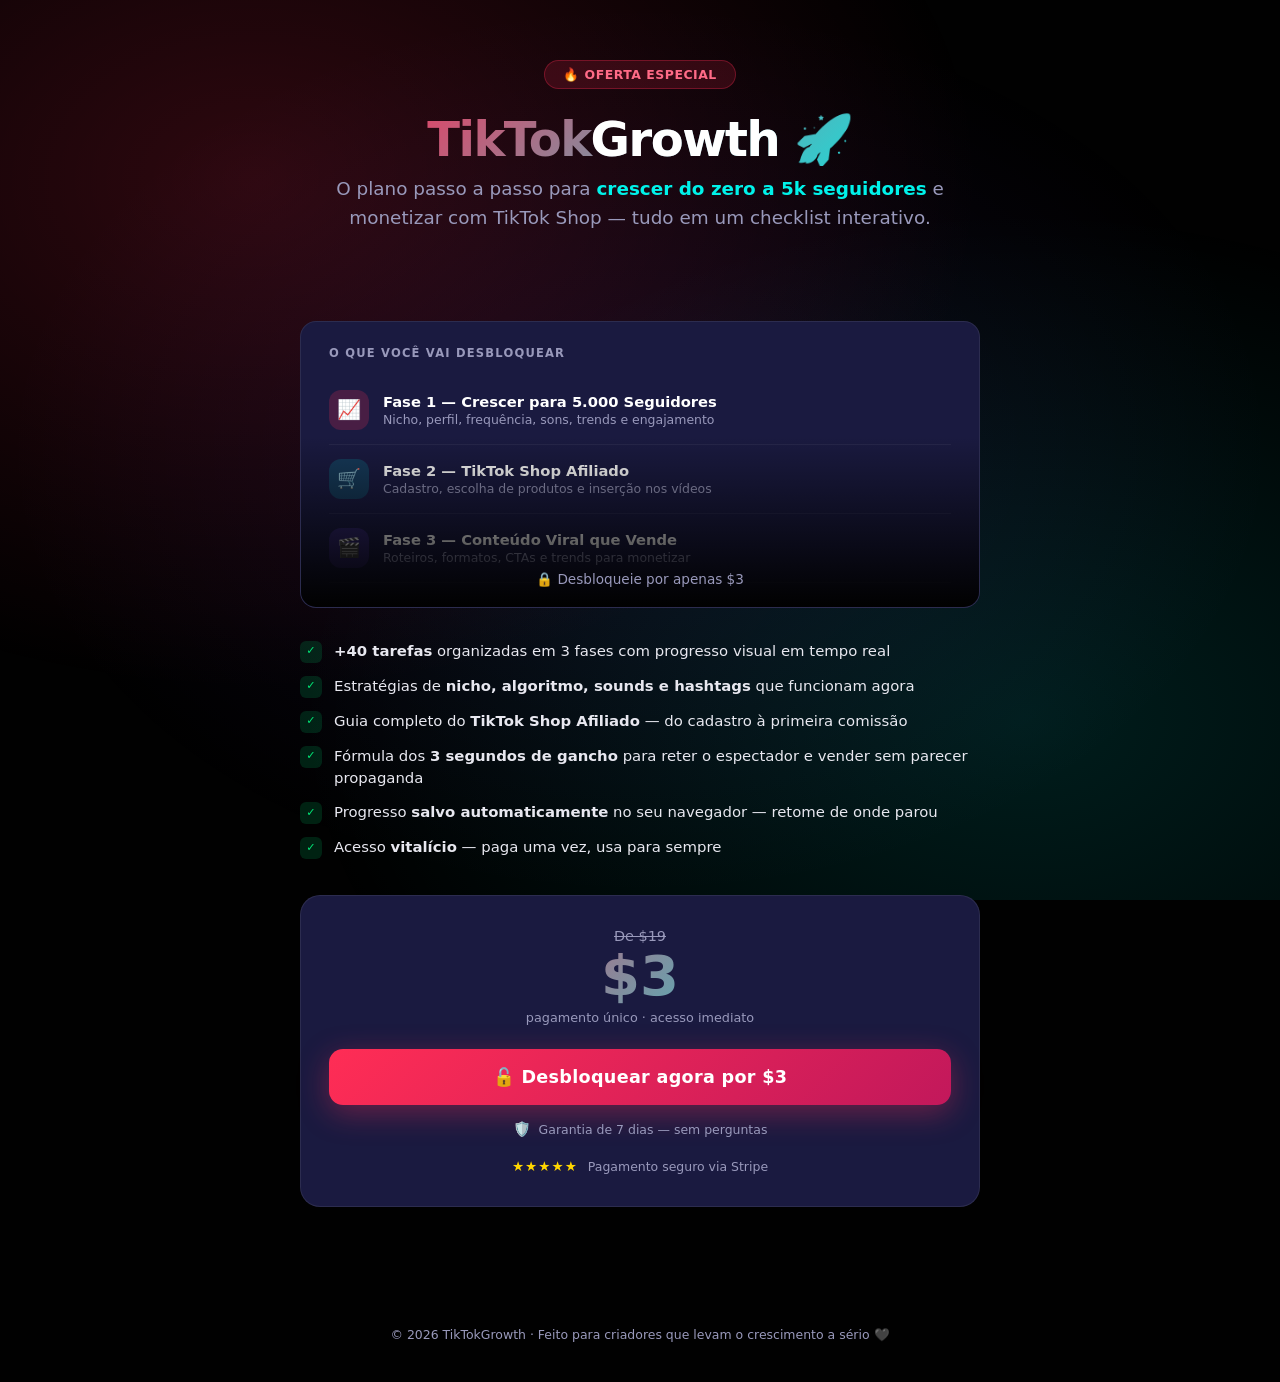
==== index.html @ dadfa0df "Update Stripe Payment Link with redirect configured Co-Authored-By: Claude Sonnet 4.6 <noreply@anthr" ====
<!DOCTYPE html>
<html lang="pt-BR">
<head>
  <meta charset="UTF-8" />
  <meta name="viewport" content="width=device-width, initial-scale=1.0" />
  <title>TikTok Growth Planner 🚀 — Plano Completo por $3</title>
  <style>
    :root {
      --pink: #ff2d55;
      --pink-light: #ff6b87;
      --cyan: #00f2ea;
      --dark: #010101;
      --dark2: #1a1a2e;
      --dark3: #16213e;
      --card: #0f3460;
      --card2: #1a1a40;
      --text: #e8e8f0;
      --text-muted: #9999bb;
      --green: #00e676;
      --yellow: #ffd600;
      --purple: #7c4dff;
      --radius: 16px;
    }

    * { box-sizing: border-box; margin: 0; padding: 0; }

    body {
      background: var(--dark);
      color: var(--text);
      font-family: 'Segoe UI', system-ui, -apple-system, sans-serif;
      min-height: 100vh;
      overflow-x: hidden;
    }

    body::before {
      content: '';
      position: fixed;
      inset: 0;
      background:
        radial-gradient(ellipse at 20% 20%, rgba(255,45,85,.18) 0%, transparent 50%),
        radial-gradient(ellipse at 80% 80%, rgba(0,242,234,.12) 0%, transparent 50%),
        radial-gradient(ellipse at 50% 50%, rgba(124,77,255,.1) 0%, transparent 70%);
      pointer-events: none;
      z-index: 0;
    }

    .container {
      max-width: 720px;
      margin: 0 auto;
      padding: 0 20px 80px;
      position: relative;
      z-index: 1;
    }

    /* ── Hero ── */
    header {
      text-align: center;
      padding: 60px 20px 40px;
    }

    .badge-top {
      display: inline-flex;
      align-items: center;
      gap: 8px;
      background: rgba(255,45,85,.15);
      border: 1px solid rgba(255,45,85,.3);
      border-radius: 100px;
      padding: 6px 18px;
      font-size: .78rem;
      font-weight: 700;
      color: var(--pink-light);
      letter-spacing: .5px;
      text-transform: uppercase;
      margin-bottom: 24px;
    }

    .logo {
      font-size: 3rem;
      font-weight: 900;
      background: linear-gradient(135deg, var(--pink), var(--cyan));
      -webkit-background-clip: text;
      -webkit-text-fill-color: transparent;
      background-clip: text;
      letter-spacing: -1.5px;
      line-height: 1.1;
      margin-bottom: 8px;
    }
    .logo span { -webkit-text-fill-color: white; }

    .headline {
      font-size: 1.15rem;
      color: var(--text-muted);
      margin-bottom: 16px;
      line-height: 1.6;
    }

    .headline strong { color: var(--cyan); -webkit-text-fill-color: var(--cyan); }

    /* ── Preview mockup ── */
    .preview {
      background: var(--card2);
      border: 1px solid rgba(255,255,255,.08);
      border-radius: var(--radius);
      padding: 24px 28px;
      margin: 32px 0;
      text-align: left;
      position: relative;
      overflow: hidden;
    }
    .preview::after {
      content: '';
      position: absolute;
      inset: 0;
      background: linear-gradient(to bottom, transparent 40%, var(--dark) 100%);
      pointer-events: none;
    }
    .preview-label {
      font-size: .72rem;
      font-weight: 700;
      letter-spacing: 1.2px;
      text-transform: uppercase;
      color: var(--text-muted);
      margin-bottom: 16px;
    }
    .preview-phase {
      display: flex;
      align-items: center;
      gap: 14px;
      padding: 14px 0;
      border-bottom: 1px solid rgba(255,255,255,.05);
    }
    .preview-phase:last-child { border-bottom: none; }
    .phase-icon {
      width: 40px; height: 40px; border-radius: 12px;
      display: flex; align-items: center; justify-content: center;
      font-size: 1.2rem; flex-shrink: 0;
    }
    .icon-pink   { background: rgba(255,45,85,.2); }
    .icon-cyan   { background: rgba(0,242,234,.15); }
    .icon-purple { background: rgba(124,77,255,.2); }
    .phase-info h4 { font-size: .92rem; font-weight: 700; color: white; }
    .phase-info p  { font-size: .78rem; color: var(--text-muted); margin-top: 2px; }
    .preview-locked {
      position: absolute;
      bottom: 0; left: 0; right: 0;
      display: flex;
      align-items: center;
      justify-content: center;
      gap: 8px;
      padding: 20px;
      z-index: 2;
      font-size: .85rem;
      color: var(--text-muted);
    }

    /* ── Bullets ── */
    .benefits {
      list-style: none;
      margin: 28px 0;
      display: grid;
      gap: 12px;
    }
    .benefits li {
      display: flex;
      align-items: flex-start;
      gap: 12px;
      font-size: .93rem;
      color: var(--text);
      line-height: 1.5;
    }
    .check-icon {
      width: 22px; height: 22px;
      background: rgba(0,230,118,.15);
      border-radius: 6px;
      display: flex; align-items: center; justify-content: center;
      font-size: .7rem; color: var(--green);
      flex-shrink: 0; margin-top: 1px;
    }

    /* ── CTA card ── */
    .cta-card {
      background: var(--card2);
      border: 1px solid rgba(255,255,255,.08);
      border-radius: 20px;
      padding: 32px 28px;
      text-align: center;
      margin-top: 36px;
    }

    .price-wrap {
      margin-bottom: 24px;
    }
    .price-old {
      font-size: .9rem;
      color: var(--text-muted);
      text-decoration: line-through;
      margin-bottom: 4px;
    }
    .price-new {
      font-size: 3.5rem;
      font-weight: 900;
      background: linear-gradient(135deg, var(--pink), var(--cyan));
      -webkit-background-clip: text;
      -webkit-text-fill-color: transparent;
      background-clip: text;
      line-height: 1;
    }
    .price-sub {
      font-size: .8rem;
      color: var(--text-muted);
      margin-top: 6px;
    }

    .btn-buy {
      display: block;
      width: 100%;
      padding: 18px 24px;
      background: linear-gradient(135deg, var(--pink), #c2185b);
      color: white;
      border: none;
      border-radius: 14px;
      font-size: 1.1rem;
      font-weight: 800;
      cursor: pointer;
      text-decoration: none;
      transition: transform .15s, box-shadow .15s;
      box-shadow: 0 8px 30px rgba(255,45,85,.35);
      letter-spacing: .3px;
    }
    .btn-buy:hover {
      transform: translateY(-2px);
      box-shadow: 0 12px 40px rgba(255,45,85,.5);
    }
    .btn-buy:active { transform: translateY(0); }

    .guarantee {
      display: flex;
      align-items: center;
      justify-content: center;
      gap: 8px;
      margin-top: 16px;
      font-size: .78rem;
      color: var(--text-muted);
    }
    .guarantee span { color: var(--green); font-size: .9rem; }

    /* ── Social proof ── */
    .social-proof {
      display: flex;
      align-items: center;
      justify-content: center;
      gap: 6px;
      margin-top: 20px;
      font-size: .78rem;
      color: var(--text-muted);
    }
    .stars { color: var(--yellow); letter-spacing: 1px; font-size: .85rem; }

    /* ── Footer ── */
    footer {
      text-align: center;
      padding: 40px 20px;
      color: var(--text-muted);
      font-size: .78rem;
    }

    @media (max-width: 600px) {
      .logo { font-size: 2.2rem; }
      .price-new { font-size: 2.8rem; }
      .cta-card { padding: 24px 20px; }
      header { padding: 40px 20px 28px; }
    }
  </style>
</head>
<body>

<div class="container">

  <header>
    <div class="badge-top">🔥 Oferta especial</div>
    <div class="logo">TikTok<span>Growth</span> 🚀</div>
    <p class="headline">
      O plano passo a passo para <strong>crescer do zero a 5k seguidores</strong>
      e monetizar com TikTok Shop — tudo em um checklist interativo.
    </p>
  </header>

  <!-- Preview bloqueado -->
  <div class="preview">
    <div class="preview-label">O que você vai desbloquear</div>
    <div class="preview-phase">
      <div class="phase-icon icon-pink">📈</div>
      <div class="phase-info">
        <h4>Fase 1 — Crescer para 5.000 Seguidores</h4>
        <p>Nicho, perfil, frequência, sons, trends e engajamento</p>
      </div>
    </div>
    <div class="preview-phase">
      <div class="phase-icon icon-cyan">🛒</div>
      <div class="phase-info">
        <h4>Fase 2 — TikTok Shop Afiliado</h4>
        <p>Cadastro, escolha de produtos e inserção nos vídeos</p>
      </div>
    </div>
    <div class="preview-phase">
      <div class="phase-icon icon-purple">🎬</div>
      <div class="phase-info">
        <h4>Fase 3 — Conteúdo Viral que Vende</h4>
        <p>Roteiros, formatos, CTAs e trends para monetizar</p>
      </div>
    </div>
    <div class="preview-locked">🔒 Desbloqueie por apenas $3</div>
  </div>

  <!-- Benefícios -->
  <ul class="benefits">
    <li>
      <div class="check-icon">✓</div>
      <span><strong>+40 tarefas</strong> organizadas em 3 fases com progresso visual em tempo real</span>
    </li>
    <li>
      <div class="check-icon">✓</div>
      <span>Estratégias de <strong>nicho, algoritmo, sounds e hashtags</strong> que funcionam agora</span>
    </li>
    <li>
      <div class="check-icon">✓</div>
      <span>Guia completo do <strong>TikTok Shop Afiliado</strong> — do cadastro à primeira comissão</span>
    </li>
    <li>
      <div class="check-icon">✓</div>
      <span>Fórmula dos <strong>3 segundos de gancho</strong> para reter o espectador e vender sem parecer propaganda</span>
    </li>
    <li>
      <div class="check-icon">✓</div>
      <span>Progresso <strong>salvo automaticamente</strong> no seu navegador — retome de onde parou</span>
    </li>
    <li>
      <div class="check-icon">✓</div>
      <span>Acesso <strong>vitalício</strong> — paga uma vez, usa para sempre</span>
    </li>
  </ul>

  <!-- CTA -->
  <div class="cta-card">
    <div class="price-wrap">
      <div class="price-old">De $19</div>
      <div class="price-new">$3</div>
      <div class="price-sub">pagamento único · acesso imediato</div>
    </div>

    <a href="https://buy.stripe.com/aFa4gBfua2rGfN56MxcV201" class="btn-buy">
      🔓 Desbloquear agora por $3
    </a>

    <div class="guarantee">
      <span>🛡️</span> Garantia de 7 dias — sem perguntas
    </div>

    <div class="social-proof">
      <span class="stars">★★★★★</span>
      &nbsp;Pagamento seguro via Stripe
    </div>
  </div>

</div>

<footer>
  © 2026 TikTokGrowth · Feito para criadores que levam o crescimento a sério 🖤
</footer>

</body>
</html>
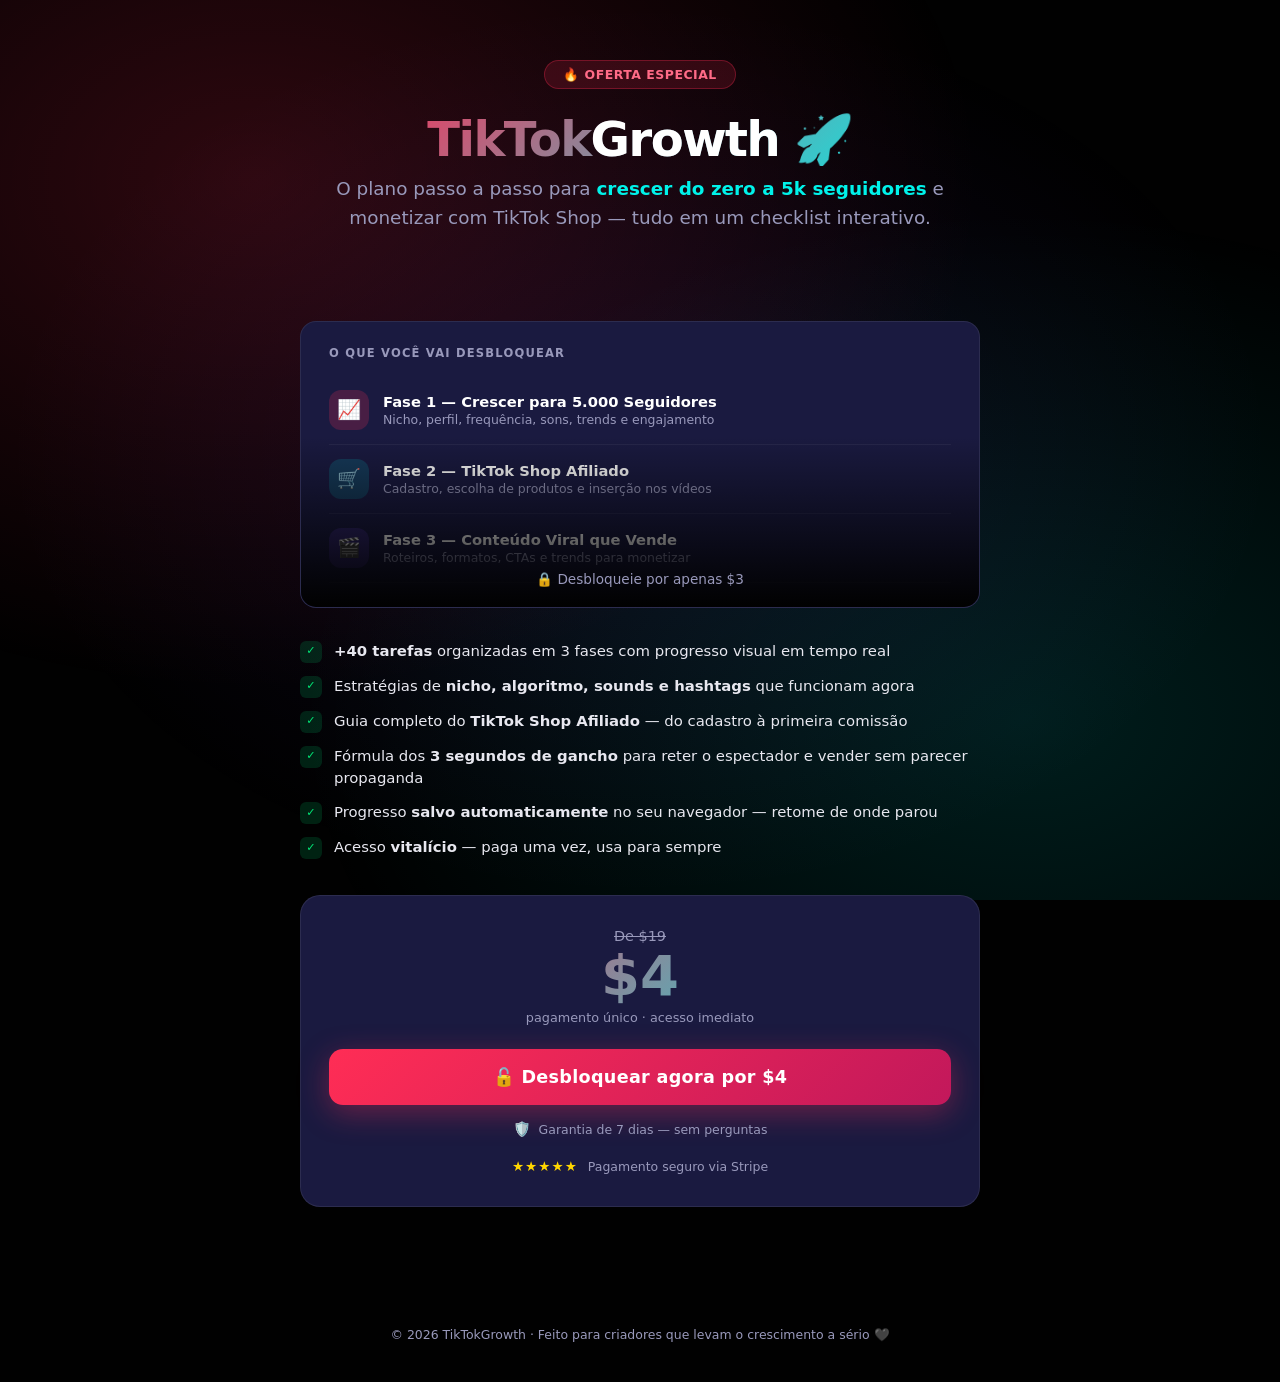
==== commit 5206e164: "Update price display from $3 to $4 Co-Authored-By: Claude Sonnet 4.6 <noreply@anthropic.com>" ====
--- a/index.html
+++ b/index.html
@@ -344,12 +344,12 @@
   <div class="cta-card">
     <div class="price-wrap">
       <div class="price-old">De $19</div>
-      <div class="price-new">$3</div>
+      <div class="price-new">$4</div>
       <div class="price-sub">pagamento único · acesso imediato</div>
     </div>
 
     <a href="https://buy.stripe.com/aFa4gBfua2rGfN56MxcV201" class="btn-buy">
-      🔓 Desbloquear agora por $3
+      🔓 Desbloquear agora por $4
     </a>
 
     <div class="guarantee">
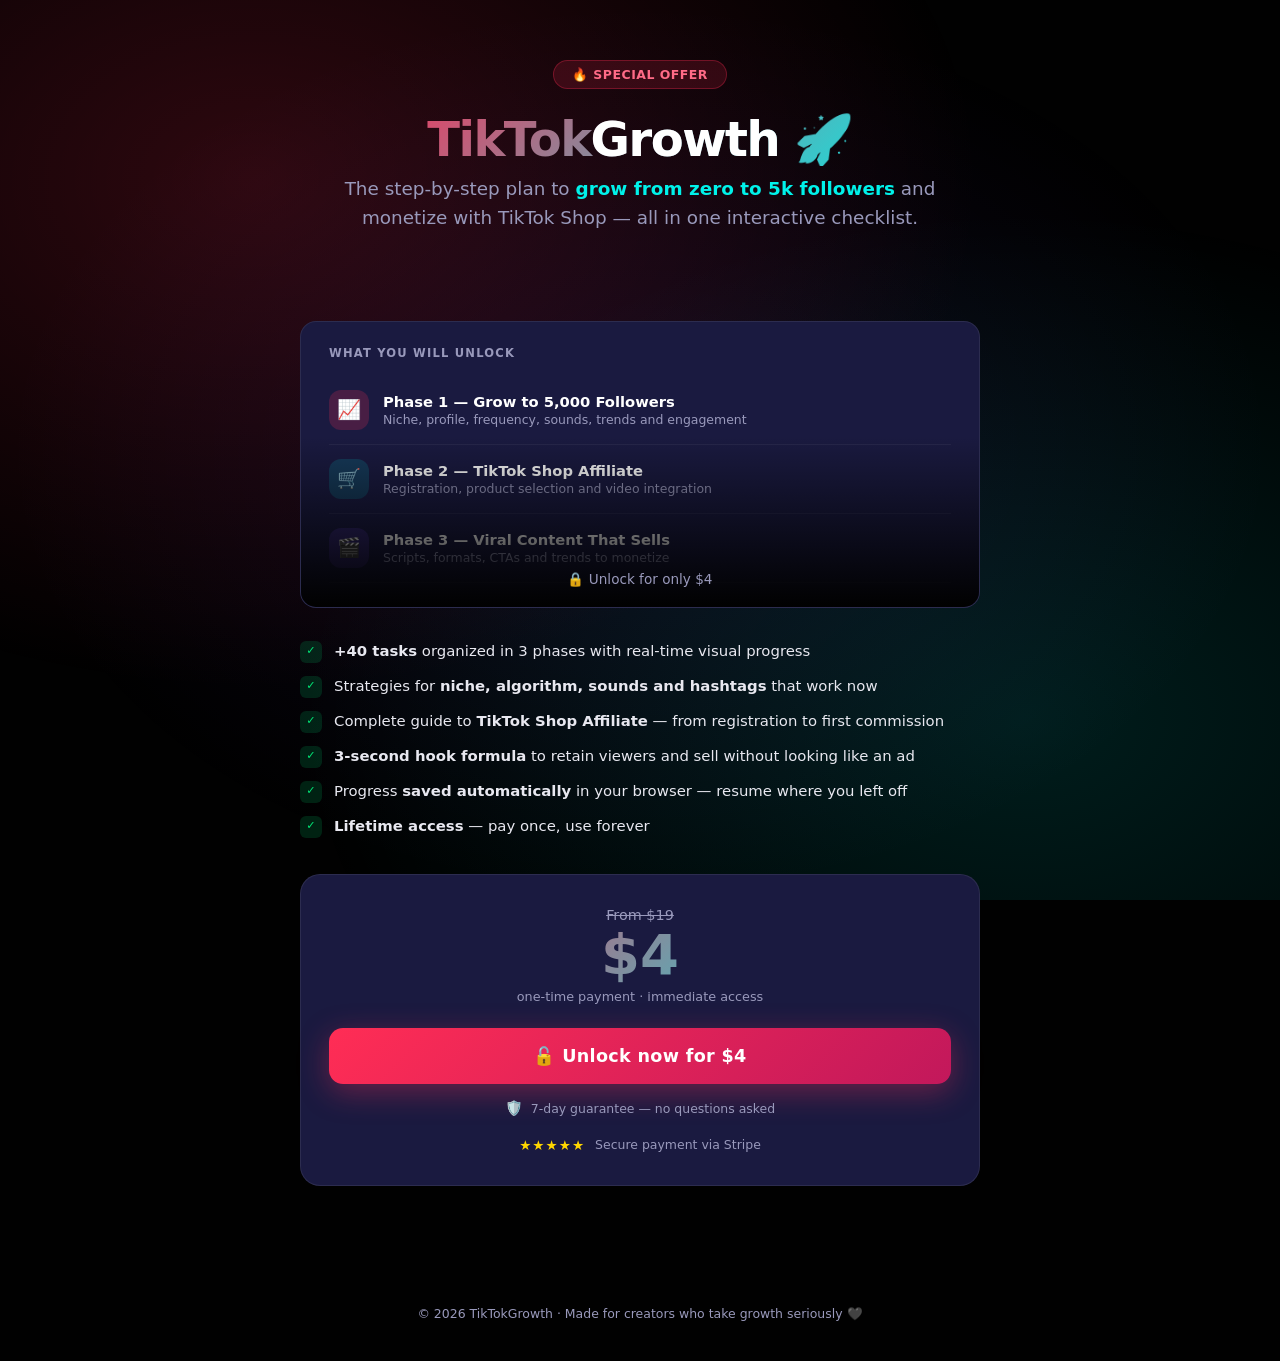
==== commit 99b31fe9: "Add persistent access control and multilingual support - Saves tiktok-paid flag to localStorage on S" ====
--- a/index.html
+++ b/index.html
@@ -3,7 +3,7 @@
 <head>
   <meta charset="UTF-8" />
   <meta name="viewport" content="width=device-width, initial-scale=1.0" />
-  <title>TikTok Growth Planner 🚀 — Plano Completo por $3</title>
+  <title>TikTok Growth Planner 🚀 — Plano Completo por $4</title>
   <style>
     :root {
       --pink: #ff2d55;
@@ -309,7 +309,7 @@
         <p>Roteiros, formatos, CTAs e trends para monetizar</p>
       </div>
     </div>
-    <div class="preview-locked">🔒 Desbloqueie por apenas $3</div>
+    <div class="preview-locked">🔒 Desbloqueie por apenas $4</div>
   </div>
 
   <!-- Benefícios -->
@@ -365,8 +365,104 @@
 </div>
 
 <footer>
-  © 2026 TikTokGrowth · Feito para criadores que levam o crescimento a sério 🖤
+  © 2026 TikTokGrowth · <span id="footer-tagline">Feito para criadores que levam o crescimento a sério 🖤</span>
 </footer>
 
+<script>
+  // Se já pagou, vai direto pro planner
+  if (localStorage.getItem('tiktok-paid') === 'true') {
+    window.location.replace('planner.html');
+  }
+
+  const i18n = {
+    en: {
+      badge: '🔥 Special offer',
+      headline: 'The step-by-step plan to <strong>grow from zero to 5k followers</strong> and monetize with TikTok Shop — all in one interactive checklist.',
+      preview_label: 'What you will unlock',
+      phase1_h: 'Phase 1 — Grow to 5,000 Followers',
+      phase1_p: 'Niche, profile, frequency, sounds, trends and engagement',
+      phase2_h: 'Phase 2 — TikTok Shop Affiliate',
+      phase2_p: 'Registration, product selection and video integration',
+      phase3_h: 'Phase 3 — Viral Content That Sells',
+      phase3_p: 'Scripts, formats, CTAs and trends to monetize',
+      locked: '🔒 Unlock for only $4',
+      b1: '<strong>+40 tasks</strong> organized in 3 phases with real-time visual progress',
+      b2: 'Strategies for <strong>niche, algorithm, sounds and hashtags</strong> that work now',
+      b3: 'Complete guide to <strong>TikTok Shop Affiliate</strong> — from registration to first commission',
+      b4: '<strong>3-second hook formula</strong> to retain viewers and sell without looking like an ad',
+      b5: 'Progress <strong>saved automatically</strong> in your browser — resume where you left off',
+      b6: '<strong>Lifetime access</strong> — pay once, use forever',
+      price_old: 'From $19',
+      price_sub: 'one-time payment · immediate access',
+      btn: '🔓 Unlock now for $4',
+      guarantee: '7-day guarantee — no questions asked',
+      stripe: 'Secure payment via Stripe',
+      footer: 'Made for creators who take growth seriously 🖤',
+    },
+    fr: {
+      badge: '🔥 Offre spéciale',
+      headline: 'Le plan étape par étape pour <strong>passer de zéro à 5k abonnés</strong> et monétiser avec TikTok Shop — tout dans une checklist interactive.',
+      preview_label: 'Ce que vous allez débloquer',
+      phase1_h: 'Phase 1 — Atteindre 5 000 abonnés',
+      phase1_p: 'Niche, profil, fréquence, sons, tendances et engagement',
+      phase2_h: 'Phase 2 — TikTok Shop Affilié',
+      phase2_p: 'Inscription, sélection de produits et intégration vidéo',
+      phase3_h: 'Phase 3 — Contenu Viral qui Vend',
+      phase3_p: 'Scripts, formats, CTAs et tendances pour monétiser',
+      locked: '🔒 Débloquez pour seulement $4',
+      b1: '<strong>+40 tâches</strong> organisées en 3 phases avec progression visuelle en temps réel',
+      b2: 'Stratégies de <strong>niche, algorithme, sons et hashtags</strong> qui fonctionnent maintenant',
+      b3: 'Guide complet du <strong>TikTok Shop Affilié</strong> — de l\'inscription à la première commission',
+      b4: '<strong>Formule du crochet de 3 secondes</strong> pour retenir les spectateurs et vendre sans paraître publicitaire',
+      b5: 'Progression <strong>enregistrée automatiquement</strong> dans votre navigateur — reprenez où vous en étiez',
+      b6: '<strong>Accès à vie</strong> — payez une fois, utilisez pour toujours',
+      price_old: 'De $19',
+      price_sub: 'paiement unique · accès immédiat',
+      btn: '🔓 Débloquer maintenant pour $4',
+      guarantee: 'Garantie 7 jours — sans questions',
+      stripe: 'Paiement sécurisé via Stripe',
+      footer: 'Fait pour les créateurs qui prennent la croissance au sérieux 🖤',
+    },
+  };
+
+  function getLang() {
+    const l = navigator.language || 'pt';
+    if (l.startsWith('en')) return 'en';
+    if (l.startsWith('fr')) return 'fr';
+    return null; // PT is default (already in HTML)
+  }
+
+  function applyLang() {
+    const lang = getLang();
+    if (!lang) return; // PT already rendered
+    const t = i18n[lang];
+    document.querySelector('.badge-top').innerHTML = t.badge;
+    document.querySelector('.headline').innerHTML = t.headline;
+    document.querySelector('.preview-label').textContent = t.preview_label;
+    const phases = document.querySelectorAll('.preview-phase .phase-info');
+    phases[0].querySelector('h4').textContent = t.phase1_h;
+    phases[0].querySelector('p').textContent  = t.phase1_p;
+    phases[1].querySelector('h4').textContent = t.phase2_h;
+    phases[1].querySelector('p').textContent  = t.phase2_p;
+    phases[2].querySelector('h4').textContent = t.phase3_h;
+    phases[2].querySelector('p').textContent  = t.phase3_p;
+    document.querySelector('.preview-locked').textContent = t.locked;
+    const bullets = document.querySelectorAll('.benefits li span');
+    bullets[0].innerHTML = t.b1;
+    bullets[1].innerHTML = t.b2;
+    bullets[2].innerHTML = t.b3;
+    bullets[3].innerHTML = t.b4;
+    bullets[4].innerHTML = t.b5;
+    bullets[5].innerHTML = t.b6;
+    document.querySelector('.price-old').textContent = t.price_old;
+    document.querySelector('.price-sub').textContent = t.price_sub;
+    document.querySelector('.btn-buy').textContent   = t.btn;
+    document.querySelector('.guarantee').innerHTML   = '<span>🛡️</span> ' + t.guarantee;
+    document.querySelector('.social-proof').innerHTML = '<span class="stars">★★★★★</span>&nbsp;' + t.stripe;
+    document.getElementById('footer-tagline').textContent = t.footer;
+  }
+
+  document.addEventListener('DOMContentLoaded', applyLang);
+</script>
 </body>
 </html>
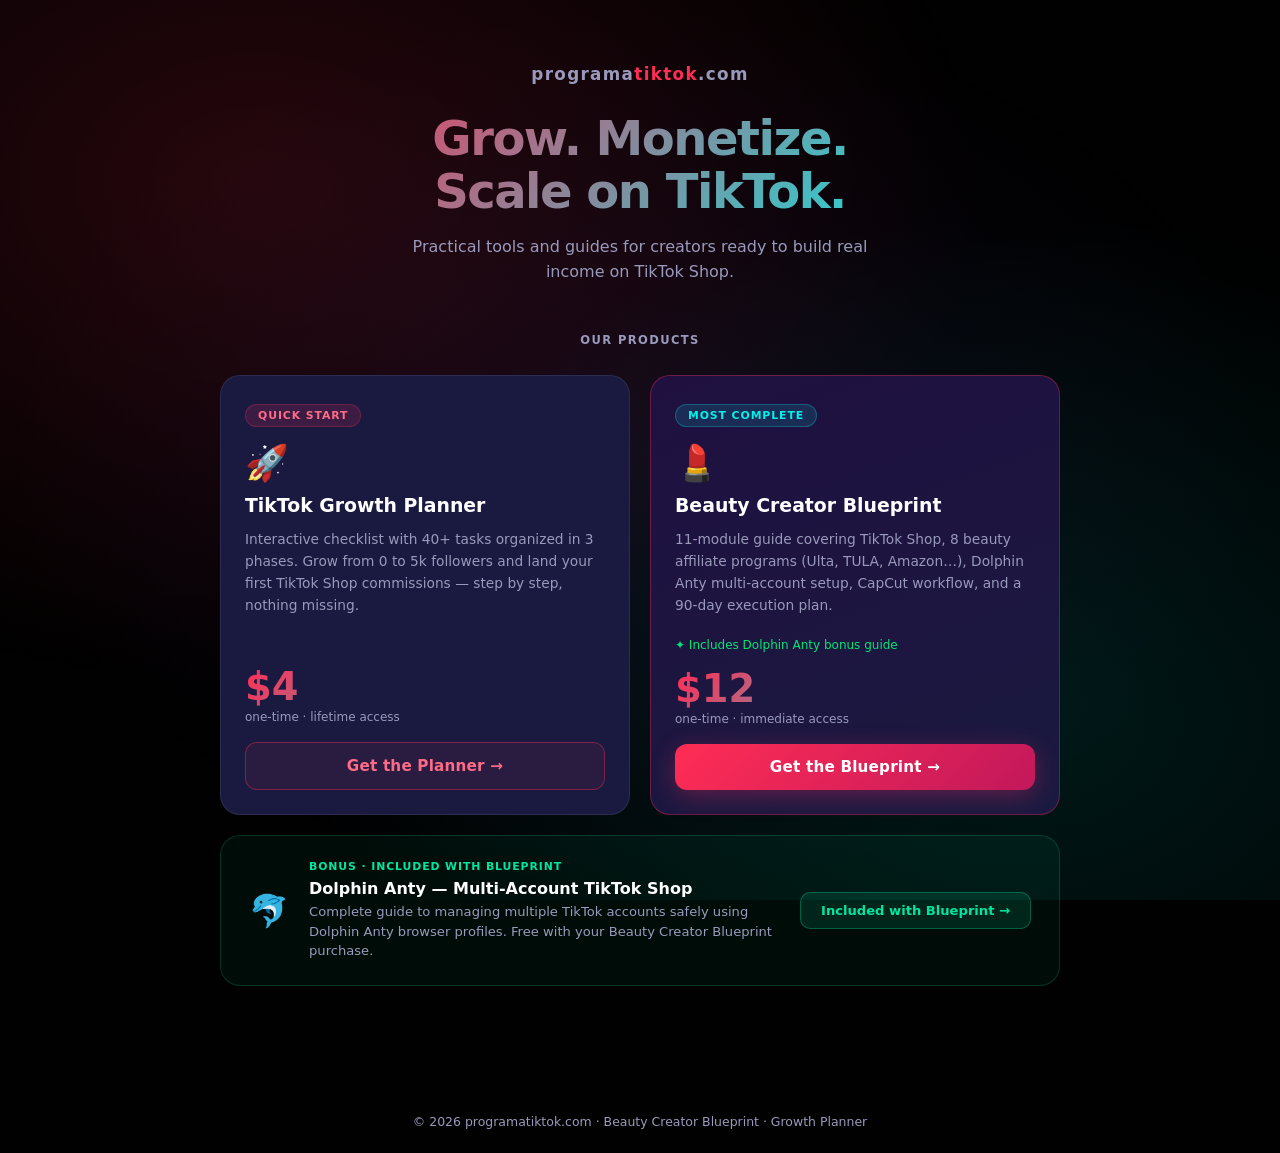
==== commit 592a18ba: "Add store hub homepage and planner sales page - index.html: new hub with product cards (Planner $4, " ====
--- a/index.html
+++ b/index.html
@@ -1,24 +1,28 @@
 <!DOCTYPE html>
-<html lang="pt-BR">
+<html lang="en">
 <head>
   <meta charset="UTF-8" />
   <meta name="viewport" content="width=device-width, initial-scale=1.0" />
-  <title>TikTok Growth Planner 🚀 — Plano Completo por $4</title>
+  <title>programatiktok — TikTok Creator Tools & Guides</title>
+  <meta name="description" content="Tools and guides for creators who monetize on TikTok. TikTok Growth Planner ($4) and Beauty Creator Blueprint ($12) — affiliate income, TikTok Shop, Dolphin Anty.">
+  <meta name="robots" content="index, follow">
+  <link rel="canonical" href="https://programatiktok.com/">
+  <meta property="og:type" content="website">
+  <meta property="og:title" content="programatiktok — TikTok Creator Tools & Guides">
+  <meta property="og:description" content="Tools and guides for creators who monetize on TikTok. Growth Planner $4 · Beauty Creator Blueprint $12.">
+  <meta property="og:url" content="https://programatiktok.com/">
+  <meta property="og:site_name" content="programatiktok">
   <style>
     :root {
       --pink: #ff2d55;
       --pink-light: #ff6b87;
       --cyan: #00f2ea;
       --dark: #010101;
-      --dark2: #1a1a2e;
-      --dark3: #16213e;
-      --card: #0f3460;
       --card2: #1a1a40;
       --text: #e8e8f0;
-      --text-muted: #9999bb;
+      --muted: #9999bb;
       --green: #00e676;
       --yellow: #ffd600;
-      --purple: #7c4dff;
       --radius: 16px;
     }
 
@@ -37,45 +41,39 @@
       position: fixed;
       inset: 0;
       background:
-        radial-gradient(ellipse at 20% 20%, rgba(255,45,85,.18) 0%, transparent 50%),
-        radial-gradient(ellipse at 80% 80%, rgba(0,242,234,.12) 0%, transparent 50%),
-        radial-gradient(ellipse at 50% 50%, rgba(124,77,255,.1) 0%, transparent 70%);
+        radial-gradient(ellipse at 20% 20%, rgba(255,45,85,.15) 0%, transparent 50%),
+        radial-gradient(ellipse at 80% 80%, rgba(0,242,234,.10) 0%, transparent 50%),
+        radial-gradient(ellipse at 50% 50%, rgba(124,77,255,.08) 0%, transparent 70%);
       pointer-events: none;
       z-index: 0;
     }
 
     .container {
-      max-width: 720px;
+      max-width: 880px;
       margin: 0 auto;
       padding: 0 20px 80px;
       position: relative;
       z-index: 1;
     }
 
-    /* ── Hero ── */
+    /* ── Header ── */
     header {
       text-align: center;
-      padding: 60px 20px 40px;
-    }
-
-    .badge-top {
-      display: inline-flex;
-      align-items: center;
-      gap: 8px;
-      background: rgba(255,45,85,.15);
-      border: 1px solid rgba(255,45,85,.3);
-      border-radius: 100px;
-      padding: 6px 18px;
-      font-size: .78rem;
-      font-weight: 700;
-      color: var(--pink-light);
-      letter-spacing: .5px;
-      text-transform: uppercase;
-      margin-bottom: 24px;
-    }
-
-    .logo {
-      font-size: 3rem;
+      padding: 64px 20px 48px;
+    }
+
+    .site-brand {
+      font-size: 1.05rem;
+      font-weight: 700;
+      letter-spacing: .08em;
+      text-transform: lowercase;
+      color: var(--muted);
+      margin-bottom: 28px;
+    }
+    .site-brand span { color: var(--pink); }
+
+    .hero-title {
+      font-size: clamp(2rem, 5vw, 3rem);
       font-weight: 900;
       background: linear-gradient(135deg, var(--pink), var(--cyan));
       -webkit-background-clip: text;
@@ -83,193 +81,242 @@
       background-clip: text;
       letter-spacing: -1.5px;
       line-height: 1.1;
-      margin-bottom: 8px;
-    }
-    .logo span { -webkit-text-fill-color: white; }
-
-    .headline {
-      font-size: 1.15rem;
-      color: var(--text-muted);
       margin-bottom: 16px;
+    }
+
+    .hero-sub {
+      font-size: 1rem;
+      color: var(--muted);
       line-height: 1.6;
-    }
-
-    .headline strong { color: var(--cyan); -webkit-text-fill-color: var(--cyan); }
-
-    /* ── Preview mockup ── */
-    .preview {
-      background: var(--card2);
-      border: 1px solid rgba(255,255,255,.08);
-      border-radius: var(--radius);
-      padding: 24px 28px;
-      margin: 32px 0;
-      text-align: left;
-      position: relative;
-      overflow: hidden;
-    }
-    .preview::after {
-      content: '';
-      position: absolute;
-      inset: 0;
-      background: linear-gradient(to bottom, transparent 40%, var(--dark) 100%);
-      pointer-events: none;
-    }
-    .preview-label {
+      max-width: 480px;
+      margin: 0 auto;
+    }
+
+    /* ── Section label ── */
+    .section-label {
       font-size: .72rem;
       font-weight: 700;
-      letter-spacing: 1.2px;
+      letter-spacing: 1.4px;
       text-transform: uppercase;
-      color: var(--text-muted);
-      margin-bottom: 16px;
-    }
-    .preview-phase {
-      display: flex;
-      align-items: center;
-      gap: 14px;
-      padding: 14px 0;
-      border-bottom: 1px solid rgba(255,255,255,.05);
-    }
-    .preview-phase:last-child { border-bottom: none; }
-    .phase-icon {
-      width: 40px; height: 40px; border-radius: 12px;
-      display: flex; align-items: center; justify-content: center;
-      font-size: 1.2rem; flex-shrink: 0;
-    }
-    .icon-pink   { background: rgba(255,45,85,.2); }
-    .icon-cyan   { background: rgba(0,242,234,.15); }
-    .icon-purple { background: rgba(124,77,255,.2); }
-    .phase-info h4 { font-size: .92rem; font-weight: 700; color: white; }
-    .phase-info p  { font-size: .78rem; color: var(--text-muted); margin-top: 2px; }
-    .preview-locked {
-      position: absolute;
-      bottom: 0; left: 0; right: 0;
-      display: flex;
-      align-items: center;
-      justify-content: center;
-      gap: 8px;
-      padding: 20px;
-      z-index: 2;
-      font-size: .85rem;
-      color: var(--text-muted);
-    }
-
-    /* ── Bullets ── */
-    .benefits {
-      list-style: none;
-      margin: 28px 0;
+      color: var(--muted);
+      text-align: center;
+      margin-bottom: 28px;
+    }
+
+    /* ── Product grid ── */
+    .product-grid {
       display: grid;
-      gap: 12px;
-    }
-    .benefits li {
-      display: flex;
-      align-items: flex-start;
-      gap: 12px;
-      font-size: .93rem;
-      color: var(--text);
-      line-height: 1.5;
-    }
-    .check-icon {
-      width: 22px; height: 22px;
-      background: rgba(0,230,118,.15);
-      border-radius: 6px;
-      display: flex; align-items: center; justify-content: center;
-      font-size: .7rem; color: var(--green);
-      flex-shrink: 0; margin-top: 1px;
-    }
-
-    /* ── CTA card ── */
-    .cta-card {
+      grid-template-columns: 1fr 1fr;
+      gap: 20px;
+      margin-bottom: 20px;
+    }
+
+    @media (max-width: 620px) {
+      .product-grid { grid-template-columns: 1fr; }
+    }
+
+    /* ── Product card ── */
+    .card {
       background: var(--card2);
       border: 1px solid rgba(255,255,255,.08);
       border-radius: 20px;
-      padding: 32px 28px;
-      text-align: center;
-      margin-top: 36px;
-    }
-
-    .price-wrap {
-      margin-bottom: 24px;
-    }
-    .price-old {
-      font-size: .9rem;
-      color: var(--text-muted);
-      text-decoration: line-through;
-      margin-bottom: 4px;
-    }
-    .price-new {
-      font-size: 3.5rem;
+      padding: 28px 24px 24px;
+      display: flex;
+      flex-direction: column;
+      position: relative;
+      transition: border-color .2s, transform .2s;
+    }
+    .card:hover {
+      border-color: rgba(255,45,85,.3);
+      transform: translateY(-3px);
+    }
+
+    .card.featured {
+      border-color: rgba(255,45,85,.35);
+      background: linear-gradient(160deg, #1f1040 0%, #1a1a40 100%);
+    }
+
+    .card-eyebrow {
+      display: inline-flex;
+      align-items: center;
+      gap: 6px;
+      font-size: .68rem;
+      font-weight: 700;
+      letter-spacing: .9px;
+      text-transform: uppercase;
+      padding: 4px 12px;
+      border-radius: 100px;
+      margin-bottom: 18px;
+      align-self: flex-start;
+    }
+    .eyebrow-pink {
+      background: rgba(255,45,85,.15);
+      color: var(--pink-light);
+      border: 1px solid rgba(255,45,85,.25);
+    }
+    .eyebrow-cyan {
+      background: rgba(0,242,234,.12);
+      color: var(--cyan);
+      border: 1px solid rgba(0,242,234,.25);
+    }
+
+    .card-icon {
+      font-size: 2.2rem;
+      margin-bottom: 14px;
+      line-height: 1;
+    }
+
+    .card h2 {
+      font-size: 1.18rem;
+      font-weight: 800;
+      color: #fff;
+      line-height: 1.25;
+      margin-bottom: 10px;
+    }
+
+    .card p {
+      font-size: .86rem;
+      color: var(--muted);
+      line-height: 1.6;
+      flex: 1;
+      margin-bottom: 22px;
+    }
+
+    .card-includes {
+      font-size: .75rem;
+      color: var(--green);
+      margin-bottom: 18px;
+      display: flex;
+      align-items: center;
+      gap: 6px;
+    }
+
+    .card-price {
+      font-size: 2.4rem;
       font-weight: 900;
       background: linear-gradient(135deg, var(--pink), var(--cyan));
       -webkit-background-clip: text;
       -webkit-text-fill-color: transparent;
       background-clip: text;
       line-height: 1;
-    }
-    .price-sub {
-      font-size: .8rem;
-      color: var(--text-muted);
-      margin-top: 6px;
-    }
-
-    .btn-buy {
+      margin-bottom: 4px;
+    }
+
+    .card-price-note {
+      font-size: .75rem;
+      color: var(--muted);
+      margin-bottom: 18px;
+    }
+
+    .btn {
       display: block;
-      width: 100%;
-      padding: 18px 24px;
-      background: linear-gradient(135deg, var(--pink), #c2185b);
-      color: white;
-      border: none;
-      border-radius: 14px;
-      font-size: 1.1rem;
+      text-align: center;
+      padding: 14px 20px;
+      border-radius: 12px;
+      font-size: .95rem;
       font-weight: 800;
-      cursor: pointer;
       text-decoration: none;
       transition: transform .15s, box-shadow .15s;
-      box-shadow: 0 8px 30px rgba(255,45,85,.35);
-      letter-spacing: .3px;
-    }
-    .btn-buy:hover {
+      letter-spacing: .2px;
+    }
+
+    .btn-pink {
+      background: linear-gradient(135deg, var(--pink), #c2185b);
+      color: #fff;
+      box-shadow: 0 6px 24px rgba(255,45,85,.3);
+    }
+    .btn-pink:hover {
       transform: translateY(-2px);
-      box-shadow: 0 12px 40px rgba(255,45,85,.5);
-    }
-    .btn-buy:active { transform: translateY(0); }
-
-    .guarantee {
+      box-shadow: 0 10px 32px rgba(255,45,85,.5);
+    }
+
+    .btn-outline {
+      border: 1px solid rgba(255,45,85,.4);
+      color: var(--pink-light);
+      background: rgba(255,45,85,.07);
+    }
+    .btn-outline:hover {
+      background: rgba(255,45,85,.14);
+      transform: translateY(-2px);
+    }
+
+    /* ── Bonus card (full-width) ── */
+    .bonus-card {
+      background: rgba(0,229,160,.05);
+      border: 1px solid rgba(0,229,160,.18);
+      border-radius: 20px;
+      padding: 24px 28px;
       display: flex;
       align-items: center;
-      justify-content: center;
-      gap: 8px;
-      margin-top: 16px;
-      font-size: .78rem;
-      color: var(--text-muted);
-    }
-    .guarantee span { color: var(--green); font-size: .9rem; }
-
-    /* ── Social proof ── */
-    .social-proof {
-      display: flex;
-      align-items: center;
-      justify-content: center;
-      gap: 6px;
-      margin-top: 20px;
-      font-size: .78rem;
-      color: var(--text-muted);
-    }
-    .stars { color: var(--yellow); letter-spacing: 1px; font-size: .85rem; }
+      gap: 20px;
+      margin-top: 0;
+    }
+
+    .bonus-icon {
+      font-size: 2rem;
+      flex-shrink: 0;
+    }
+
+    .bonus-body { flex: 1; }
+
+    .bonus-eyebrow {
+      font-size: .68rem;
+      font-weight: 700;
+      letter-spacing: .9px;
+      text-transform: uppercase;
+      color: #00e5a0;
+      margin-bottom: 6px;
+    }
+
+    .bonus-body h3 {
+      font-size: 1rem;
+      font-weight: 700;
+      color: #fff;
+      margin-bottom: 4px;
+    }
+
+    .bonus-body p {
+      font-size: .82rem;
+      color: var(--muted);
+      line-height: 1.5;
+    }
+
+    .btn-bonus {
+      display: inline-block;
+      padding: 10px 20px;
+      border-radius: 10px;
+      font-size: .82rem;
+      font-weight: 700;
+      text-decoration: none;
+      white-space: nowrap;
+      flex-shrink: 0;
+      background: rgba(0,229,160,.12);
+      border: 1px solid rgba(0,229,160,.3);
+      color: #00e5a0;
+      transition: background .15s, transform .15s;
+    }
+    .btn-bonus:hover {
+      background: rgba(0,229,160,.2);
+      transform: translateY(-2px);
+    }
+
+    @media (max-width: 480px) {
+      .bonus-card { flex-direction: column; align-items: flex-start; }
+      .btn-bonus { align-self: stretch; text-align: center; }
+    }
 
     /* ── Footer ── */
     footer {
       text-align: center;
-      padding: 40px 20px;
-      color: var(--text-muted);
+      padding: 48px 20px 24px;
+      color: var(--muted);
       font-size: .78rem;
     }
-
-    @media (max-width: 600px) {
-      .logo { font-size: 2.2rem; }
-      .price-new { font-size: 2.8rem; }
-      .cta-card { padding: 24px 20px; }
-      header { padding: 40px 20px 28px; }
-    }
+    footer a {
+      color: var(--muted);
+      text-decoration: none;
+    }
+    footer a:hover { color: var(--pink-light); }
   </style>
 </head>
 <body>
@@ -277,192 +324,56 @@
 <div class="container">
 
   <header>
-    <div class="badge-top">🔥 Oferta especial</div>
-    <div class="logo">TikTok<span>Growth</span> 🚀</div>
-    <p class="headline">
-      O plano passo a passo para <strong>crescer do zero a 5k seguidores</strong>
-      e monetizar com TikTok Shop — tudo em um checklist interativo.
-    </p>
+    <div class="site-brand">programa<span>tiktok</span>.com</div>
+    <h1 class="hero-title">Grow. Monetize.<br>Scale on TikTok.</h1>
+    <p class="hero-sub">Practical tools and guides for creators ready to build real income on TikTok Shop.</p>
   </header>
 
-  <!-- Preview bloqueado -->
-  <div class="preview">
-    <div class="preview-label">O que você vai desbloquear</div>
-    <div class="preview-phase">
-      <div class="phase-icon icon-pink">📈</div>
-      <div class="phase-info">
-        <h4>Fase 1 — Crescer para 5.000 Seguidores</h4>
-        <p>Nicho, perfil, frequência, sons, trends e engajamento</p>
-      </div>
+  <div class="section-label">Our Products</div>
+
+  <div class="product-grid">
+
+    <!-- TikTok Growth Planner -->
+    <div class="card">
+      <div class="card-eyebrow eyebrow-pink">Quick Start</div>
+      <div class="card-icon">🚀</div>
+      <h2>TikTok Growth Planner</h2>
+      <p>Interactive checklist with 40+ tasks organized in 3 phases. Grow from 0 to 5k followers and land your first TikTok Shop commissions — step by step, nothing missing.</p>
+      <div class="card-price">$4</div>
+      <div class="card-price-note">one-time · lifetime access</div>
+      <a href="/planner" class="btn btn-outline">Get the Planner →</a>
     </div>
-    <div class="preview-phase">
-      <div class="phase-icon icon-cyan">🛒</div>
-      <div class="phase-info">
-        <h4>Fase 2 — TikTok Shop Afiliado</h4>
-        <p>Cadastro, escolha de produtos e inserção nos vídeos</p>
-      </div>
+
+    <!-- Beauty Creator Blueprint -->
+    <div class="card featured">
+      <div class="card-eyebrow eyebrow-cyan">Most Complete</div>
+      <div class="card-icon">💄</div>
+      <h2>Beauty Creator Blueprint</h2>
+      <p>11-module guide covering TikTok Shop, 8 beauty affiliate programs (Ulta, TULA, Amazon…), Dolphin Anty multi-account setup, CapCut workflow, and a 90-day execution plan.</p>
+      <div class="card-includes">✦ Includes Dolphin Anty bonus guide</div>
+      <div class="card-price">$12</div>
+      <div class="card-price-note">one-time · immediate access</div>
+      <a href="/beauty-creator-course" class="btn btn-pink">Get the Blueprint →</a>
     </div>
-    <div class="preview-phase">
-      <div class="phase-icon icon-purple">🎬</div>
-      <div class="phase-info">
-        <h4>Fase 3 — Conteúdo Viral que Vende</h4>
-        <p>Roteiros, formatos, CTAs e trends para monetizar</p>
-      </div>
+
+  </div>
+
+  <!-- Dolphin Anty Bonus -->
+  <div class="bonus-card">
+    <div class="bonus-icon">🐬</div>
+    <div class="bonus-body">
+      <div class="bonus-eyebrow">Bonus · Included with Blueprint</div>
+      <h3>Dolphin Anty — Multi-Account TikTok Shop</h3>
+      <p>Complete guide to managing multiple TikTok accounts safely using Dolphin Anty browser profiles. Free with your Beauty Creator Blueprint purchase.</p>
     </div>
-    <div class="preview-locked">🔒 Desbloqueie por apenas $4</div>
+    <a href="/beauty-creator-course" class="btn-bonus">Included with Blueprint →</a>
   </div>
 
-  <!-- Benefícios -->
-  <ul class="benefits">
-    <li>
-      <div class="check-icon">✓</div>
-      <span><strong>+40 tarefas</strong> organizadas em 3 fases com progresso visual em tempo real</span>
-    </li>
-    <li>
-      <div class="check-icon">✓</div>
-      <span>Estratégias de <strong>nicho, algoritmo, sounds e hashtags</strong> que funcionam agora</span>
-    </li>
-    <li>
-      <div class="check-icon">✓</div>
-      <span>Guia completo do <strong>TikTok Shop Afiliado</strong> — do cadastro à primeira comissão</span>
-    </li>
-    <li>
-      <div class="check-icon">✓</div>
-      <span>Fórmula dos <strong>3 segundos de gancho</strong> para reter o espectador e vender sem parecer propaganda</span>
-    </li>
-    <li>
-      <div class="check-icon">✓</div>
-      <span>Progresso <strong>salvo automaticamente</strong> no seu navegador — retome de onde parou</span>
-    </li>
-    <li>
-      <div class="check-icon">✓</div>
-      <span>Acesso <strong>vitalício</strong> — paga uma vez, usa para sempre</span>
-    </li>
-  </ul>
-
-  <!-- CTA -->
-  <div class="cta-card">
-    <div class="price-wrap">
-      <div class="price-old">De $19</div>
-      <div class="price-new">$4</div>
-      <div class="price-sub">pagamento único · acesso imediato</div>
-    </div>
-
-    <a href="https://buy.stripe.com/aFa4gBfua2rGfN56MxcV201" class="btn-buy">
-      🔓 Desbloquear agora por $4
-    </a>
-
-    <div class="guarantee">
-      <span>🛡️</span> Garantia de 7 dias — sem perguntas
-    </div>
-
-    <div class="social-proof">
-      <span class="stars">★★★★★</span>
-      &nbsp;Pagamento seguro via Stripe
-    </div>
-  </div>
-
 </div>
 
 <footer>
-  © 2026 TikTokGrowth · <span id="footer-tagline">Feito para criadores que levam o crescimento a sério 🖤</span>
+  <p>© 2026 programatiktok.com · <a href="/beauty-creator-course">Beauty Creator Blueprint</a> · <a href="/planner">Growth Planner</a></p>
 </footer>
 
-<script>
-  // Se já pagou, vai direto pro planner
-  if (localStorage.getItem('tiktok-paid') === 'true') {
-    window.location.replace('planner.html');
-  }
-
-  const i18n = {
-    en: {
-      badge: '🔥 Special offer',
-      headline: 'The step-by-step plan to <strong>grow from zero to 5k followers</strong> and monetize with TikTok Shop — all in one interactive checklist.',
-      preview_label: 'What you will unlock',
-      phase1_h: 'Phase 1 — Grow to 5,000 Followers',
-      phase1_p: 'Niche, profile, frequency, sounds, trends and engagement',
-      phase2_h: 'Phase 2 — TikTok Shop Affiliate',
-      phase2_p: 'Registration, product selection and video integration',
-      phase3_h: 'Phase 3 — Viral Content That Sells',
-      phase3_p: 'Scripts, formats, CTAs and trends to monetize',
-      locked: '🔒 Unlock for only $4',
-      b1: '<strong>+40 tasks</strong> organized in 3 phases with real-time visual progress',
-      b2: 'Strategies for <strong>niche, algorithm, sounds and hashtags</strong> that work now',
-      b3: 'Complete guide to <strong>TikTok Shop Affiliate</strong> — from registration to first commission',
-      b4: '<strong>3-second hook formula</strong> to retain viewers and sell without looking like an ad',
-      b5: 'Progress <strong>saved automatically</strong> in your browser — resume where you left off',
-      b6: '<strong>Lifetime access</strong> — pay once, use forever',
-      price_old: 'From $19',
-      price_sub: 'one-time payment · immediate access',
-      btn: '🔓 Unlock now for $4',
-      guarantee: '7-day guarantee — no questions asked',
-      stripe: 'Secure payment via Stripe',
-      footer: 'Made for creators who take growth seriously 🖤',
-    },
-    fr: {
-      badge: '🔥 Offre spéciale',
-      headline: 'Le plan étape par étape pour <strong>passer de zéro à 5k abonnés</strong> et monétiser avec TikTok Shop — tout dans une checklist interactive.',
-      preview_label: 'Ce que vous allez débloquer',
-      phase1_h: 'Phase 1 — Atteindre 5 000 abonnés',
-      phase1_p: 'Niche, profil, fréquence, sons, tendances et engagement',
-      phase2_h: 'Phase 2 — TikTok Shop Affilié',
-      phase2_p: 'Inscription, sélection de produits et intégration vidéo',
-      phase3_h: 'Phase 3 — Contenu Viral qui Vend',
-      phase3_p: 'Scripts, formats, CTAs et tendances pour monétiser',
-      locked: '🔒 Débloquez pour seulement $4',
-      b1: '<strong>+40 tâches</strong> organisées en 3 phases avec progression visuelle en temps réel',
-      b2: 'Stratégies de <strong>niche, algorithme, sons et hashtags</strong> qui fonctionnent maintenant',
-      b3: 'Guide complet du <strong>TikTok Shop Affilié</strong> — de l\'inscription à la première commission',
-      b4: '<strong>Formule du crochet de 3 secondes</strong> pour retenir les spectateurs et vendre sans paraître publicitaire',
-      b5: 'Progression <strong>enregistrée automatiquement</strong> dans votre navigateur — reprenez où vous en étiez',
-      b6: '<strong>Accès à vie</strong> — payez une fois, utilisez pour toujours',
-      price_old: 'De $19',
-      price_sub: 'paiement unique · accès immédiat',
-      btn: '🔓 Débloquer maintenant pour $4',
-      guarantee: 'Garantie 7 jours — sans questions',
-      stripe: 'Paiement sécurisé via Stripe',
-      footer: 'Fait pour les créateurs qui prennent la croissance au sérieux 🖤',
-    },
-  };
-
-  function getLang() {
-    const l = navigator.language || 'pt';
-    if (l.startsWith('en')) return 'en';
-    if (l.startsWith('fr')) return 'fr';
-    return null; // PT is default (already in HTML)
-  }
-
-  function applyLang() {
-    const lang = getLang();
-    if (!lang) return; // PT already rendered
-    const t = i18n[lang];
-    document.querySelector('.badge-top').innerHTML = t.badge;
-    document.querySelector('.headline').innerHTML = t.headline;
-    document.querySelector('.preview-label').textContent = t.preview_label;
-    const phases = document.querySelectorAll('.preview-phase .phase-info');
-    phases[0].querySelector('h4').textContent = t.phase1_h;
-    phases[0].querySelector('p').textContent  = t.phase1_p;
-    phases[1].querySelector('h4').textContent = t.phase2_h;
-    phases[1].querySelector('p').textContent  = t.phase2_p;
-    phases[2].querySelector('h4').textContent = t.phase3_h;
-    phases[2].querySelector('p').textContent  = t.phase3_p;
-    document.querySelector('.preview-locked').textContent = t.locked;
-    const bullets = document.querySelectorAll('.benefits li span');
-    bullets[0].innerHTML = t.b1;
-    bullets[1].innerHTML = t.b2;
-    bullets[2].innerHTML = t.b3;
-    bullets[3].innerHTML = t.b4;
-    bullets[4].innerHTML = t.b5;
-    bullets[5].innerHTML = t.b6;
-    document.querySelector('.price-old').textContent = t.price_old;
-    document.querySelector('.price-sub').textContent = t.price_sub;
-    document.querySelector('.btn-buy').textContent   = t.btn;
-    document.querySelector('.guarantee').innerHTML   = '<span>🛡️</span> ' + t.guarantee;
-    document.querySelector('.social-proof').innerHTML = '<span class="stars">★★★★★</span>&nbsp;' + t.stripe;
-    document.getElementById('footer-tagline').textContent = t.footer;
-  }
-
-  document.addEventListener('DOMContentLoaded', applyLang);
-</script>
 </body>
 </html>
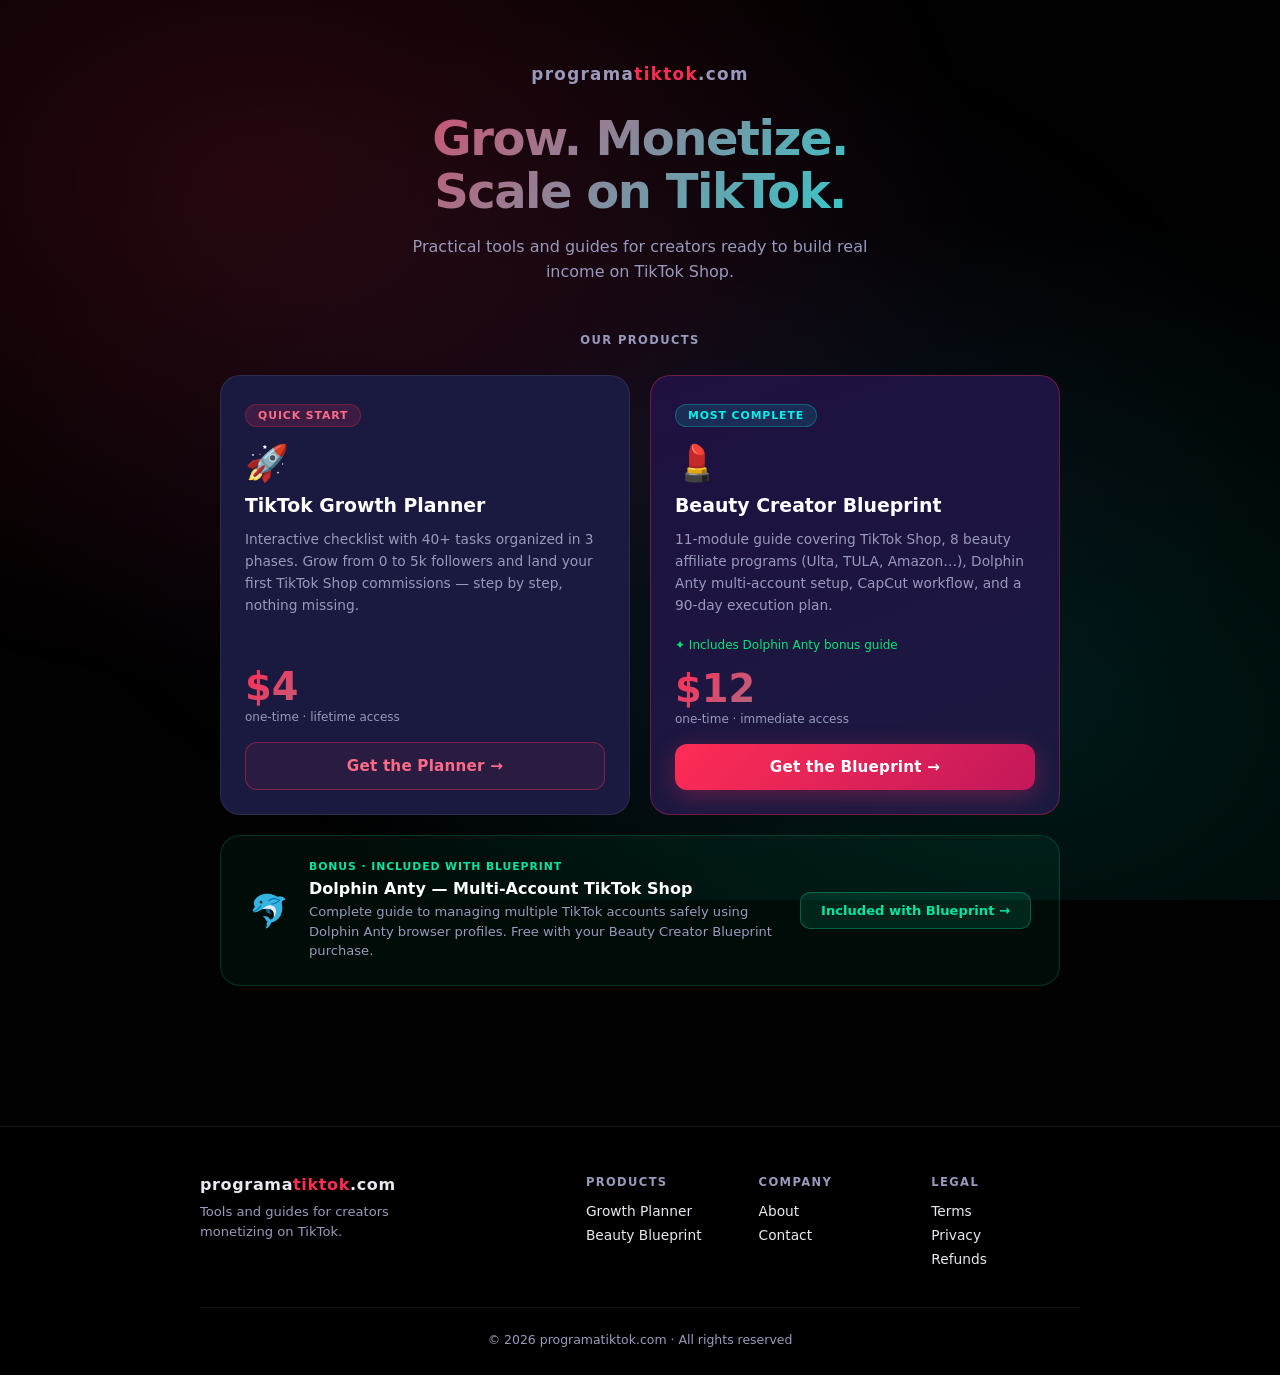
==== commit d16dccc4: "Phase 1: trust pages — about, terms, privacy, refund - Add /about, /terms, /privacy, /refund as stan" ====
--- a/index.html
+++ b/index.html
@@ -3,6 +3,13 @@
 <head>
   <meta charset="UTF-8" />
   <meta name="viewport" content="width=device-width, initial-scale=1.0" />
+  <script>
+    // Redirect old GitHub Pages traffic to programatiktok.com
+    if (location.hostname === 'vando90moraes.github.io') {
+      var path = location.pathname.replace(/^\/programatiktok/, '') || '/';
+      location.replace('https://programatiktok.com' + path + location.search + location.hash);
+    }
+  </script>
   <title>programatiktok — TikTok Creator Tools & Guides</title>
   <meta name="description" content="Tools and guides for creators who monetize on TikTok. TikTok Growth Planner ($4) and Beauty Creator Blueprint ($12) — affiliate income, TikTok Shop, Dolphin Anty.">
   <meta name="robots" content="index, follow">
@@ -306,17 +313,71 @@
     }
 
     /* ── Footer ── */
-    footer {
+    .hub-footer {
+      position: relative;
+      z-index: 1;
+      border-top: 1px solid rgba(255,255,255,.08);
+      background: rgba(0,0,0,.25);
+      padding: 48px 24px 28px;
+      margin-top: 60px;
+    }
+    .hub-footer-inner {
+      display: grid;
+      grid-template-columns: 1.4fr 2fr;
+      gap: 40px;
+      max-width: 880px;
+      margin: 0 auto 32px;
+    }
+    .hub-footer-name {
+      font-size: 1rem;
+      font-weight: 700;
+      letter-spacing: .04em;
+      color: var(--text);
+      text-transform: lowercase;
+      margin-bottom: 8px;
+    }
+    .hub-footer-name span { color: var(--pink); }
+    .hub-footer-tag {
+      font-size: .82rem;
+      color: var(--muted);
+      line-height: 1.55;
+      max-width: 260px;
+    }
+    .hub-footer-cols {
+      display: grid;
+      grid-template-columns: 1fr 1fr 1fr;
+      gap: 24px;
+    }
+    .hub-footer-col h4 {
+      font-size: .72rem;
+      font-weight: 700;
+      letter-spacing: .12em;
+      text-transform: uppercase;
+      color: var(--muted);
+      margin-bottom: 14px;
+    }
+    .hub-footer-col a {
+      display: block;
+      font-size: .86rem;
+      color: var(--text);
+      text-decoration: none;
+      margin-bottom: 8px;
+      transition: color .15s;
+    }
+    .hub-footer-col a:hover { color: var(--pink-light); }
+    .hub-footer-copy {
+      max-width: 880px;
+      margin: 0 auto;
+      padding-top: 24px;
+      border-top: 1px solid rgba(255,255,255,.08);
       text-align: center;
-      padding: 48px 20px 24px;
-      color: var(--muted);
       font-size: .78rem;
-    }
-    footer a {
-      color: var(--muted);
-      text-decoration: none;
-    }
-    footer a:hover { color: var(--pink-light); }
+      color: var(--muted);
+    }
+    @media (max-width: 640px) {
+      .hub-footer-inner { grid-template-columns: 1fr; gap: 28px; }
+      .hub-footer-cols { grid-template-columns: 1fr 1fr; gap: 20px; }
+    }
   </style>
 </head>
 <body>
@@ -371,8 +432,32 @@
 
 </div>
 
-<footer>
-  <p>© 2026 programatiktok.com · <a href="/beauty-creator-course">Beauty Creator Blueprint</a> · <a href="/planner">Growth Planner</a></p>
+<footer class="hub-footer">
+  <div class="hub-footer-inner">
+    <div class="hub-footer-brand">
+      <div class="hub-footer-name">programa<span>tiktok</span>.com</div>
+      <p class="hub-footer-tag">Tools and guides for creators monetizing on TikTok.</p>
+    </div>
+    <div class="hub-footer-cols">
+      <div class="hub-footer-col">
+        <h4>Products</h4>
+        <a href="/planner">Growth Planner</a>
+        <a href="/beauty-creator-course">Beauty Blueprint</a>
+      </div>
+      <div class="hub-footer-col">
+        <h4>Company</h4>
+        <a href="/about">About</a>
+        <a href="mailto:hello@programatiktok.com">Contact</a>
+      </div>
+      <div class="hub-footer-col">
+        <h4>Legal</h4>
+        <a href="/terms">Terms</a>
+        <a href="/privacy">Privacy</a>
+        <a href="/refund">Refunds</a>
+      </div>
+    </div>
+  </div>
+  <div class="hub-footer-copy">© 2026 programatiktok.com · All rights reserved</div>
 </footer>
 
 </body>
